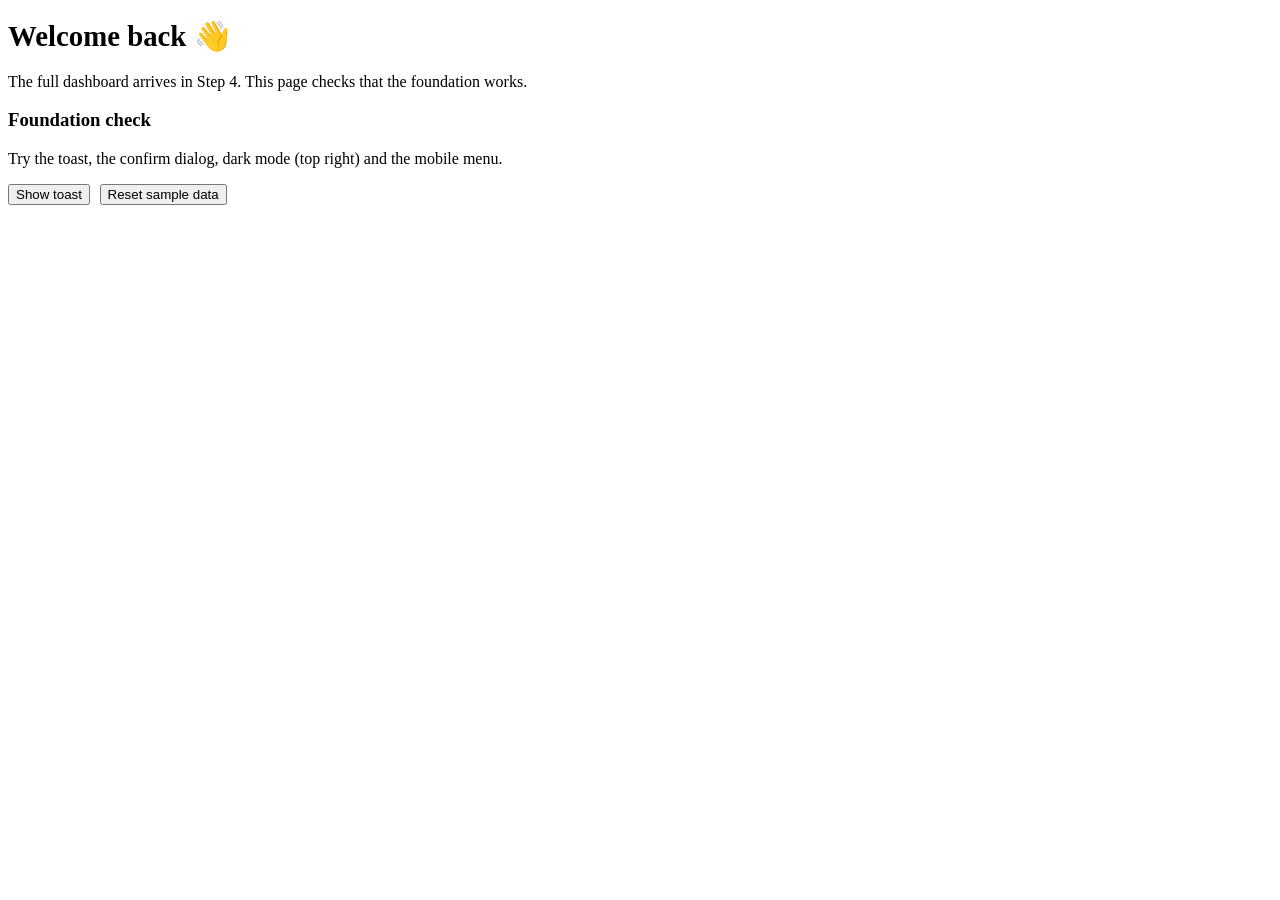
==== dashboard.html @ 7ded47cc "Create dashboard.html" ====
<!DOCTYPE html>
<html lang="en">
<head><title>Dashboard | CareerHub</title>
<meta charset="UTF-8"><link rel="icon" href="assets/icons/favicon.svg" type="image/svg+xml"><meta name="viewport" content="width=device-width, initial-scale=1">
<link rel="preconnect" href="https://fonts.googleapis.com"><link rel="preconnect" href="https://fonts.gstatic.com" crossorigin>
<link href="https://fonts.googleapis.com/css2?family=Inter:wght@400;500;600;700;800&display=swap" rel="stylesheet">
<link rel="stylesheet" href="css/tokens.css"><link rel="stylesheet" href="css/base.css"><link rel="stylesheet" href="css/components.css"><link rel="stylesheet" href="css/layout.css"><link rel="stylesheet" href="css/pages.css">
</head>
<body>
<div class="app">
  <aside class="sidebar" id="sidebar"></aside>
  <div class="app-main">
    <div class="scrim"></div>
    <header class="topbar" id="topbar"></header>
    <main class="content">
      <div class="page-header"><div><h1 style="font-size:1.8rem">Welcome back 👋</h1><p>The full dashboard arrives in Step 4. This page checks that the foundation works.</p></div></div>
      <div class="card">
        <h3>Foundation check</h3>
        <p style="margin:.4rem 0 1rem">Try the toast, the confirm dialog, dark mode (top right) and the mobile menu.</p>
        <div style="display:flex;flex-wrap:wrap;gap:.6rem">
          <button class="btn btn-primary" id="test-toast">Show toast</button>
          <button class="btn btn-ghost" id="reset-data">Reset sample data</button>
        </div>
      </div>
    </main>
  </div>
</div>
<script type="module" src="js/pages/dashboard.js"></script>
</body>
</html>
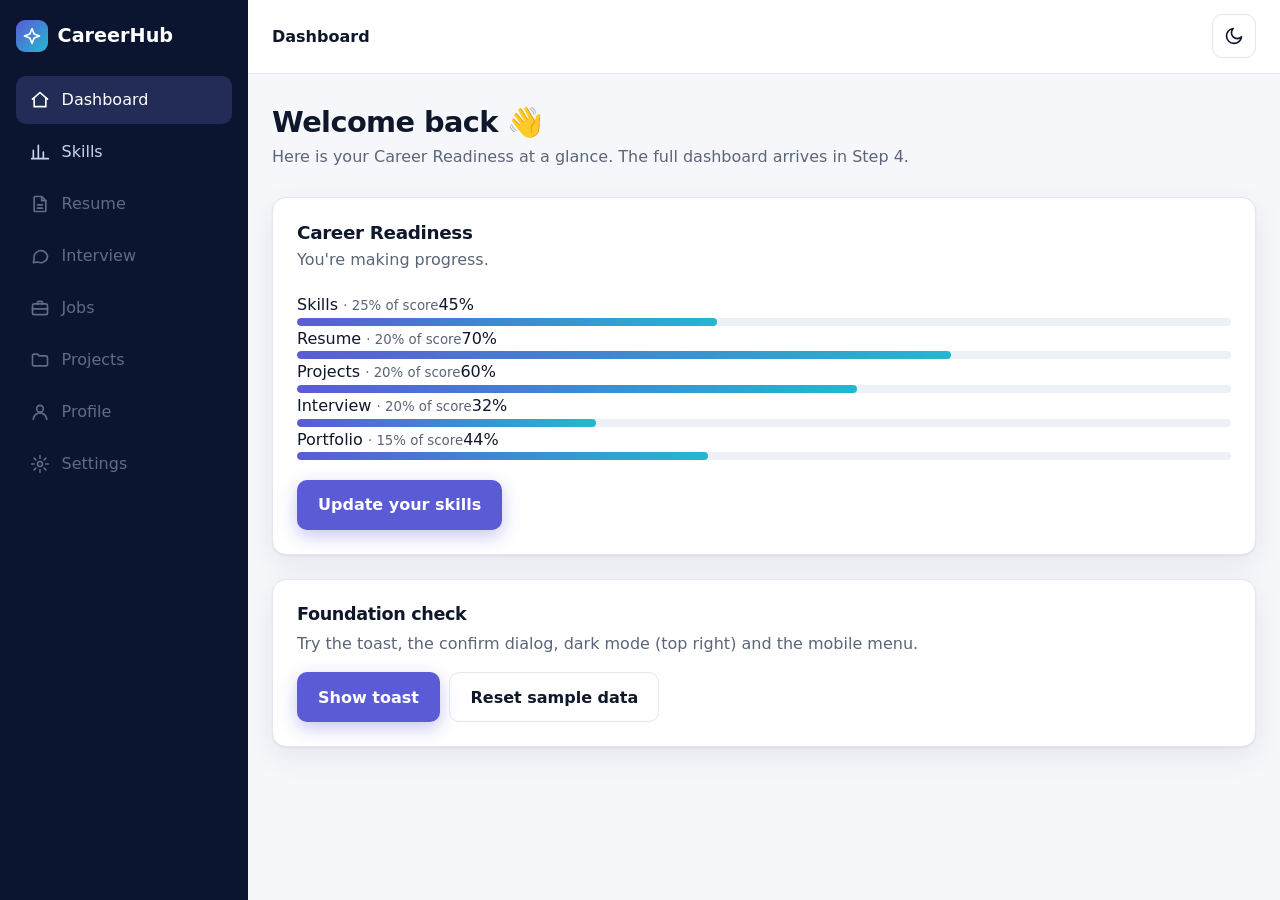
==== commit bfd73540: "Update dashboard.html" ====
--- a/dashboard.html
+++ b/dashboard.html
@@ -13,7 +13,17 @@
     <div class="scrim"></div>
     <header class="topbar" id="topbar"></header>
     <main class="content">
-      <div class="page-header"><div><h1 style="font-size:1.8rem">Welcome back 👋</h1><p>The full dashboard arrives in Step 4. This page checks that the foundation works.</p></div></div>
+      <div class="page-header"><div><h1>Welcome back 👋</h1><p>Here is your Career Readiness at a glance. The full dashboard arrives in Step 4.</p></div></div>
+
+      <section class="card readiness" aria-labelledby="ready-title">
+        <div class="preview-top">
+          <div class="ring" id="ready-ring" role="img" aria-label="Career readiness score"></div>
+          <div class="preview-msg"><h2 class="card-title" id="ready-title">Career Readiness</h2><p id="ready-msg"></p></div>
+        </div>
+        <div class="preview-rows" id="ready-rows"></div>
+        <a class="btn btn-primary" href="skills.html">Update your skills</a>
+      </section>
+
       <div class="card">
         <h3>Foundation check</h3>
         <p style="margin:.4rem 0 1rem">Try the toast, the confirm dialog, dark mode (top right) and the mobile menu.</p>
@@ -27,4 +37,4 @@
 </div>
 <script type="module" src="js/pages/dashboard.js"></script>
 </body>
-</html>
+</html>
--- a/css/tokens.css
+++ b/css/tokens.css
@@ -0,0 +1,33 @@
+/* DESIGN TOKENS: change a value here and the whole app updates. */
+:root {
+  --font: 'Inter', system-ui, -apple-system, 'Segoe UI', sans-serif;
+  --primary: #0B1530;      /* deep navy */
+  --secondary: #5B5BD6;    /* indigo */
+  --accent: #22B8CF;       /* cyan highlight */
+  --bg: #F6F7FB;
+  --surface: #FFFFFF;
+  --surface-2: #EEF0F8;
+  --text: #0F172A;
+  --muted: #5B6578;
+  --border: #E2E6F0;
+  --success: #16A34A;
+  --warning: #D97706;
+  --error: #DC2626;
+  --radius: 14px;
+  --shadow: 0 1px 2px rgba(11,21,48,.06), 0 10px 30px rgba(11,21,48,.07);
+  --sidebar-w: 248px;
+  --ease: .2s ease;
+}
+/* Dark mode only redefines the same variables. */
+[data-theme="dark"] {
+  --primary: #070D1F;
+  --secondary: #8080F2;
+  --accent: #38D0E6;
+  --bg: #0A1022;
+  --surface: #111A33;
+  --surface-2: #18233F;
+  --text: #E8ECF8;
+  --muted: #9AA6BE;
+  --border: #243055;
+  --shadow: 0 10px 30px rgba(0,0,0,.4);
+}
--- a/css/base.css
+++ b/css/base.css
@@ -0,0 +1,15 @@
+/* BASE: reset + typography. */
+*, *::before, *::after { box-sizing: border-box; margin: 0; }
+html { scroll-behavior: smooth; }
+body { font-family: var(--font); background: var(--bg); color: var(--text); line-height: 1.6; -webkit-font-smoothing: antialiased; transition: background var(--ease), color var(--ease); }
+h1, h2, h3 { line-height: 1.15; letter-spacing: -0.02em; font-weight: 700; }
+h1 { font-size: clamp(2.2rem, 5.5vw, 3.8rem); }
+h2 { font-size: clamp(1.6rem, 3.4vw, 2.3rem); }
+h3 { font-size: 1.1rem; }
+p { color: var(--muted); }
+a { color: inherit; text-decoration: none; }
+img, svg { max-width: 100%; display: block; }
+button, input, select, textarea { font: inherit; color: inherit; }
+:focus-visible { outline: 3px solid var(--accent); outline-offset: 2px; border-radius: 6px; }
+.sr-only { position: absolute; width: 1px; height: 1px; overflow: hidden; clip: rect(0 0 0 0); }
+@media (prefers-reduced-motion: reduce) { * { transition: none !important; animation: none !important; scroll-behavior: auto !important; } }
--- a/css/components.css
+++ b/css/components.css
@@ -0,0 +1,43 @@
+/* COMPONENTS: reusable UI pieces used on every page. */
+.btn { display: inline-flex; align-items: center; justify-content: center; gap: .5rem; padding: .7rem 1.25rem; min-height: 44px; border-radius: 10px; border: 1px solid transparent; font-weight: 600; cursor: pointer; transition: transform var(--ease), background var(--ease), box-shadow var(--ease); }
+.btn:hover { transform: translateY(-2px); }
+.btn-primary { background: var(--secondary); color: #fff; box-shadow: 0 6px 18px rgba(91,91,214,.35); }
+.btn-primary:hover { box-shadow: 0 10px 24px rgba(91,91,214,.45); }
+.btn-ghost { background: transparent; border-color: var(--border); color: var(--text); }
+.btn-ghost:hover { background: var(--surface-2); }
+.btn-danger { background: var(--error); color: #fff; }
+.btn-lg { padding: .9rem 1.6rem; font-size: 1.02rem; }
+.icon-btn { width: 44px; height: 44px; display: grid; place-items: center; border-radius: 10px; border: 1px solid var(--border); background: var(--surface); cursor: pointer; transition: background var(--ease); }
+.icon-btn:hover { background: var(--surface-2); }
+.icon { width: 20px; height: 20px; }
+
+.card { background: var(--surface); border: 1px solid var(--border); border-radius: var(--radius); padding: 1.5rem; box-shadow: var(--shadow); }
+
+.field { display: grid; gap: .35rem; margin-bottom: 1rem; }
+.label { font-size: .85rem; font-weight: 600; }
+.input { width: 100%; padding: .7rem .9rem; min-height: 44px; border: 1px solid var(--border); border-radius: 10px; background: var(--surface); transition: border-color var(--ease), box-shadow var(--ease); }
+.input:focus { outline: none; border-color: var(--secondary); box-shadow: 0 0 0 3px rgba(91,91,214,.25); }
+.input.invalid { border-color: var(--error); }
+.error-text { color: var(--error); font-size: .8rem; }
+
+.badge { display: inline-block; padding: .2rem .65rem; border-radius: 999px; font-size: .78rem; font-weight: 600; background: var(--surface-2); color: var(--secondary); }
+.badge.success { color: var(--success); } .badge.warning { color: var(--warning); } .badge.error { color: var(--error); }
+
+.progress { height: 8px; background: var(--surface-2); border-radius: 999px; overflow: hidden; }
+.progress > span { display: block; height: 100%; width: 0; background: linear-gradient(90deg, var(--secondary), var(--accent)); border-radius: inherit; transition: width .6s ease; }
+
+.empty { text-align: center; padding: 3rem 1rem; border: 1px dashed var(--border); border-radius: var(--radius); }
+.empty h3 { margin-bottom: .4rem; } .empty .btn { margin-top: 1rem; }
+
+.page-header { display: flex; flex-wrap: wrap; justify-content: space-between; align-items: end; gap: 1rem; margin-bottom: 1.75rem; }
+.page-header p { margin-top: .3rem; }
+
+.toast-wrap { position: fixed; right: 1rem; bottom: 1rem; left: 1rem; display: grid; gap: .5rem; justify-items: end; z-index: 100; pointer-events: none; }
+.toast { pointer-events: auto; background: var(--primary); color: #fff; padding: .8rem 1.1rem; border-radius: 10px; border-left: 4px solid var(--accent); box-shadow: var(--shadow); animation: pop-in .25s ease; }
+.toast.error { border-color: var(--error); } .toast.success { border-color: var(--success); }
+@keyframes pop-in { from { opacity: 0; transform: translateY(10px); } }
+
+.modal-backdrop { position: fixed; inset: 0; background: rgba(7,13,31,.6); display: grid; place-items: center; padding: 1rem; z-index: 90; }
+.modal { background: var(--surface); border-radius: var(--radius); padding: 1.5rem; width: min(480px, 100%); max-height: 90vh; overflow: auto; box-shadow: var(--shadow); animation: pop-in .2s ease; }
+.modal p { margin-top: .5rem; }
+.modal-actions { display: flex; justify-content: flex-end; gap: .6rem; margin-top: 1.25rem; }
--- a/css/layout.css
+++ b/css/layout.css
@@ -0,0 +1,25 @@
+/* LAYOUT: app shell (sidebar + topbar) used by all app pages. */
+.app { display: grid; grid-template-columns: var(--sidebar-w) 1fr; min-height: 100vh; }
+.sidebar { position: sticky; top: 0; height: 100vh; padding: 1.25rem 1rem; background: var(--primary); color: #CBD3EA; display: flex; flex-direction: column; gap: 1.5rem; }
+.brand { display: flex; align-items: center; gap: .6rem; font-weight: 800; font-size: 1.2rem; color: #fff; }
+.brand-mark { width: 32px; height: 32px; border-radius: 9px; display: grid; place-items: center; background: linear-gradient(135deg, var(--secondary), var(--accent)); color: #fff; }
+.nav { display: grid; gap: .25rem; }
+.nav a { display: flex; align-items: center; gap: .75rem; padding: .7rem .85rem; border-radius: 10px; font-weight: 500; transition: background var(--ease), color var(--ease); }
+.nav a:hover { background: rgba(255,255,255,.07); color: #fff; }
+.nav a[aria-current="page"] { background: rgba(128,128,242,.2); color: #fff; }
+.app-main { min-width: 0; display: flex; flex-direction: column; }
+.topbar { display: flex; align-items: center; justify-content: space-between; gap: 1rem; padding: .9rem 1.5rem; border-bottom: 1px solid var(--border); background: var(--surface); position: sticky; top: 0; z-index: 20; }
+.topbar-actions { display: flex; gap: .5rem; align-items: center; }
+.menu-btn { display: none; }
+.content { padding: 2rem 1.5rem 3rem; width: min(1180px, 100%); margin: 0 auto; }
+.scrim { display: none; }
+
+/* Mobile: sidebar becomes a slide-in drawer */
+@media (max-width: 860px) {
+  .app { grid-template-columns: 1fr; }
+  .sidebar { position: fixed; z-index: 60; width: min(280px, 85vw); transform: translateX(-100%); transition: transform .25s ease; }
+  .sidebar.open { transform: none; }
+  .sidebar.open + .app-main .scrim { display: block; position: fixed; inset: 0; background: rgba(7,13,31,.5); z-index: 50; }
+  .menu-btn { display: grid; }
+  .content { padding: 1.25rem 1rem 3rem; }
+}
--- a/css/pages.css
+++ b/css/pages.css
@@ -0,0 +1,27 @@
+/* ===== SKILLS PAGE + DASHBOARD READINESS (Step 3) ===== */
+.page-header h1 { font-size: 1.8rem; }
+.card-title { font-size: 1.15rem; margin-bottom: .2rem; color: var(--text); }
+.preview-row small { color: var(--muted); font-weight: 500; }
+.readiness { display: grid; gap: 1.25rem; margin-bottom: 1.5rem; }
+.readiness .btn { justify-self: start; }
+
+.summary-card { display: flex; align-items: center; gap: 1.5rem 2.5rem; flex-wrap: wrap; margin-bottom: 1.5rem; }
+.summary-main { flex: 1; min-width: 240px; display: grid; gap: .6rem; }
+.summary-value { font-size: 2.4rem; font-weight: 800; letter-spacing: -0.02em; line-height: 1; }
+.summary-stats { display: flex; gap: 2rem; }
+.stat strong { display: block; font-size: 1.4rem; }
+.stat span { font-size: .8rem; color: var(--muted); }
+
+.skills-grid { display: grid; grid-template-columns: repeat(auto-fill, minmax(280px, 1fr)); gap: 1.25rem; }
+.skills-grid .empty { grid-column: 1 / -1; }
+.skill-card { display: grid; gap: .9rem; transition: transform var(--ease), border-color var(--ease); }
+.skill-card:hover { transform: translateY(-3px); border-color: var(--secondary); }
+.skill-head { display: flex; justify-content: space-between; align-items: flex-start; gap: .75rem; }
+.skill-meta { display: flex; flex-wrap: wrap; gap: .4rem; margin-top: .4rem; }
+.skill-percent { font-weight: 800; font-size: 1.25rem; }
+.skill-range { width: 100%; accent-color: var(--secondary); min-height: 28px; }
+.skill-actions { display: flex; flex-wrap: wrap; gap: .5rem; }
+.btn-sm { min-height: 36px; padding: .4rem .8rem; font-size: .85rem; }
+
+.form-row { display: grid; grid-template-columns: 1fr 1fr; gap: .75rem; }
+@media (max-width: 480px) { .form-row { grid-template-columns: 1fr; } .summary-stats { gap: 1.25rem; } }
